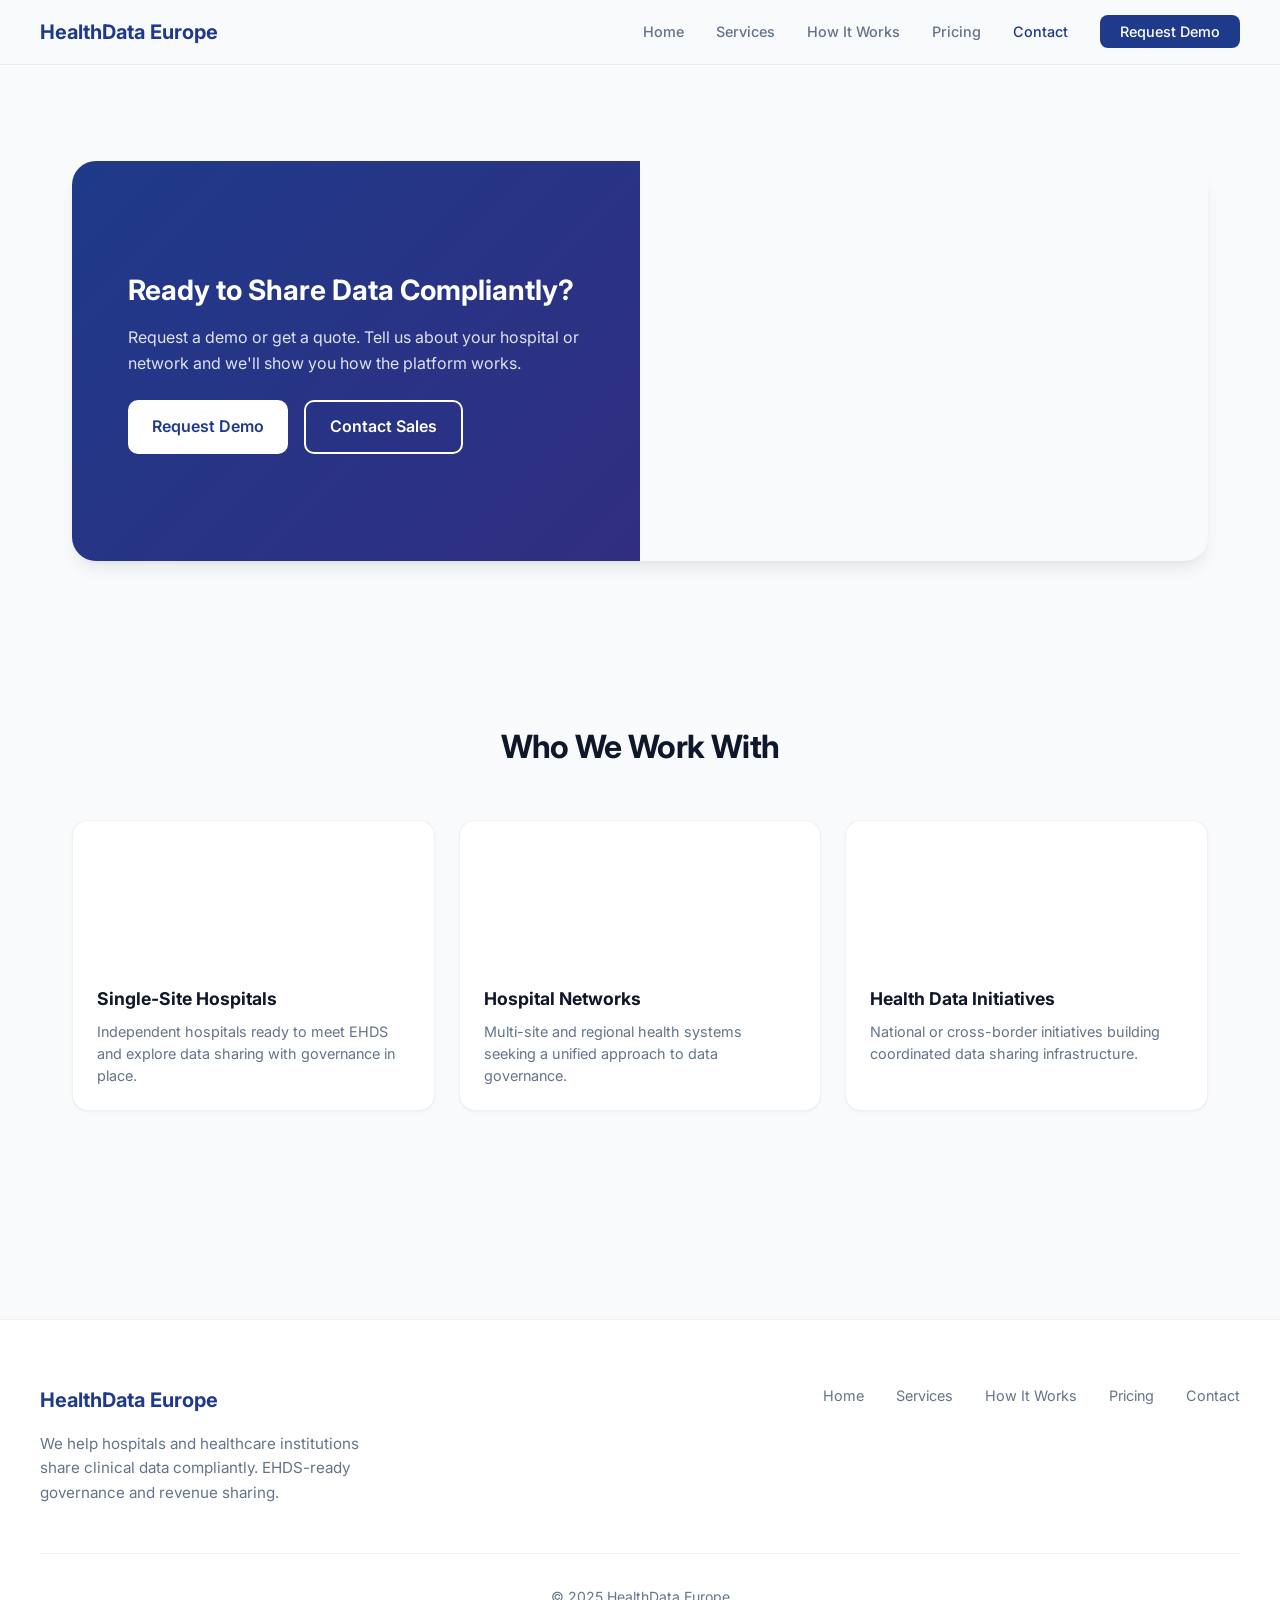
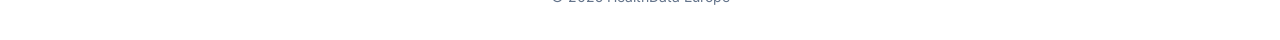
==== contact.html @ c4e437a3 "Initial commit: HealthData Europe Data Producer site Made-with: Cursor" ====
<!DOCTYPE html>
<html lang="en">
<head>
  <meta charset="UTF-8">
  <meta name="viewport" content="width=device-width, initial-scale=1.0">
  <title>Contact | HealthData Europe</title>
  <link rel="preconnect" href="https://fonts.googleapis.com">
  <link rel="preconnect" href="https://fonts.gstatic.com" crossorigin>
  <link href="https://fonts.googleapis.com/css2?family=Inter:wght@400;500;600;700&display=swap" rel="stylesheet">
  <link rel="stylesheet" href="style.css">
</head>
<body>
  <nav class="navbar">
    <div class="nav-container">
      <a href="index.html" class="nav-logo">HealthData Europe</a>
      <ul class="nav-links">
        <li><a href="index.html">Home</a></li>
        <li><a href="services.html">Services</a></li>
        <li><a href="how-it-works.html">How It Works</a></li>
        <li><a href="pricing.html">Pricing</a></li>
        <li><a href="contact.html" class="active">Contact</a></li>
        <li><a href="contact.html" class="btn-demo">Request Demo</a></li>
      </ul>
    </div>
  </nav>

  <main class="page-content">
    <section class="visible" style="padding-top: 4rem;">
      <div class="contact-hero">
        <div class="contact-hero-content">
          <h2>Ready to Share Data Compliantly?</h2>
          <p>Request a demo or get a quote. Tell us about your hospital or network and we'll show you how the platform works.</p>
          <div class="cta-buttons" style="justify-content: flex-start;">
            <a href="#" class="btn btn-primary">Request Demo</a>
            <a href="#" class="btn btn-secondary">Contact Sales</a>
          </div>
        </div>
        <div class="contact-hero-image" style="background-image: url('https://images.unsplash.com/photo-1557804506-669a67965ba0?w=800&q=80');"></div>
      </div>
    </section>

    <section class="visible">
      <h2 class="section-title">Who We Work With</h2>
      <div class="contact-cards">
        <div class="contact-card">
          <div class="contact-card-img" style="background-image: url('https://images.unsplash.com/photo-1519494026892-80bbd2d6fd0d?w=600&q=80');"></div>
          <div class="contact-card-body">
            <h3>Single-Site Hospitals</h3>
            <p>Independent hospitals ready to meet EHDS and explore data sharing with governance in place.</p>
          </div>
        </div>
        <div class="contact-card">
          <div class="contact-card-img" style="background-image: url('https://images.unsplash.com/photo-1576091160550-2173dba999ef?w=600&q=80');"></div>
          <div class="contact-card-body">
            <h3>Hospital Networks</h3>
            <p>Multi-site and regional health systems seeking a unified approach to data governance.</p>
          </div>
        </div>
        <div class="contact-card">
          <div class="contact-card-img" style="background-image: url('https://images.unsplash.com/photo-1551434678-e076c223a692?w=600&q=80');"></div>
          <div class="contact-card-body">
            <h3>Health Data Initiatives</h3>
            <p>National or cross-border initiatives building coordinated data sharing infrastructure.</p>
          </div>
        </div>
      </div>
    </section>
  </main>

  <footer>
    <div class="footer-container">
      <div class="footer-top">
        <div class="footer-brand">
          <span class="nav-logo">HealthData Europe</span>
          <p>We help hospitals and healthcare institutions share clinical data compliantly. EHDS-ready governance and revenue sharing.</p>
        </div>
        <div class="footer-links">
          <a href="index.html">Home</a>
          <a href="services.html">Services</a>
          <a href="how-it-works.html">How It Works</a>
          <a href="pricing.html">Pricing</a>
          <a href="contact.html">Contact</a>
        </div>
      </div>
      <div class="footer-bottom">© 2025 HealthData Europe</div>
    </div>
  </footer>

  <script>document.querySelectorAll('section').forEach(s => s.classList.add('visible'));</script>
</body>
</html>
---- style.css ----
:root {
  --color-deep-blue: #1F3A8A;
  --color-teal: #14B8A6;
  --color-accent: #6366F1;
  --color-bg: #F8FAFC;
  --color-text: #0F172A;
  --color-text-muted: #64748B;
  --color-white: #FFFFFF;
  --shadow-sm: 0 1px 2px rgba(15, 23, 42, 0.05);
  --shadow-md: 0 4px 6px -1px rgba(15, 23, 42, 0.07), 0 2px 4px -2px rgba(15, 23, 42, 0.05);
  --shadow-lg: 0 10px 15px -3px rgba(15, 23, 42, 0.08), 0 4px 6px -4px rgba(15, 23, 42, 0.05);
  --radius-md: 12px;
  --radius-lg: 16px;
  --radius-xl: 24px;
}

* { margin: 0; padding: 0; box-sizing: border-box; }
html { scroll-behavior: smooth; }
body {
  font-family: 'Inter', -apple-system, BlinkMacSystemFont, sans-serif;
  background-color: var(--color-bg);
  color: var(--color-text);
  line-height: 1.6;
  overflow-x: hidden;
}

.navbar {
  position: sticky;
  top: 0;
  z-index: 1000;
  background: rgba(248, 250, 252, 0.9);
  backdrop-filter: blur(12px);
  border-bottom: 1px solid rgba(15, 23, 42, 0.06);
  padding: 1rem 2rem;
}
.nav-container { max-width: 1200px; margin: 0 auto; display: flex; align-items: center; justify-content: space-between; }
.nav-logo { font-weight: 700; font-size: 1.25rem; color: var(--color-deep-blue); text-decoration: none; }
.nav-logo:hover { color: var(--color-deep-blue); }
.nav-links { display: flex; align-items: center; gap: 2rem; list-style: none; }
.nav-links a { text-decoration: none; color: var(--color-text-muted); font-size: 0.9rem; font-weight: 500; transition: color 0.2s ease; }
.nav-links a:hover, .nav-links a.active { color: var(--color-deep-blue); }
.btn-demo { background: var(--color-deep-blue); color: white !important; padding: 0.5rem 1.25rem; border-radius: 8px; transition: all 0.2s ease; }
.btn-demo:hover { background: #1e40af; transform: translateY(-1px); }

.btn { display: inline-flex; align-items: center; justify-content: center; padding: 0.75rem 1.5rem; font-size: 1rem; font-weight: 600; border-radius: 10px; text-decoration: none; cursor: pointer; transition: all 0.2s ease; border: none; font-family: inherit; }
.btn-primary { background: var(--color-deep-blue); color: white; }
.btn-primary:hover { background: #1e40af; transform: translateY(-1px); box-shadow: var(--shadow-md); }
.btn-secondary { background: rgba(31, 58, 138, 0.06); color: #0F172A; border: 2px solid var(--color-deep-blue); }
.btn-secondary:hover { background: var(--color-deep-blue); color: white; transform: translateY(-1px); }

section { padding: 5rem 2rem; max-width: 1200px; margin: 0 auto; opacity: 0; transform: translateY(24px); transition: opacity 0.6s ease, transform 0.6s ease; }
section.visible { opacity: 1; transform: translateY(0); }
.section-title { font-size: 2rem; font-weight: 700; color: var(--color-text); text-align: center; margin-bottom: 3rem; letter-spacing: -0.02em; }

.hero {
  min-height: 100vh;
  display: flex;
  align-items: center;
  justify-content: center;
  position: relative;
  padding: 6rem 2rem;
  overflow: hidden;
  width: 100%;
}
.hero::before {
  content: '';
  position: absolute;
  top: 0; left: 0; right: 0; bottom: 0;
  background:
    radial-gradient(ellipse 70% 55% at 50% -15%, rgba(99, 102, 241, 0.15), transparent 45%),
    radial-gradient(ellipse 50% 40% at 85% 40%, rgba(20, 184, 166, 0.08), transparent 45%),
    radial-gradient(ellipse 50% 40% at 15% 70%, rgba(31, 58, 138, 0.06), transparent 45%),
    linear-gradient(180deg, #fafbff 0%, #f5f7fb 35%, #f1f5f9 100%);
  pointer-events: none;
  z-index: 0;
}
.hero::after {
  content: '';
  position: absolute;
  top: 0; left: 0; right: 0; bottom: 0;
  background-image: radial-gradient(circle at 1px 1px, rgba(31, 58, 138, 0.06) 1px, transparent 0);
  background-size: 40px 40px;
  pointer-events: none;
  z-index: 0;
}
.hero-content { max-width: 800px; text-align: center; position: relative; z-index: 1; }
.hero h1 { font-size: clamp(2.25rem, 5vw, 3.5rem); font-weight: 700; line-height: 1.12; letter-spacing: -0.04em; margin-bottom: 1.5rem; color: var(--color-text); }
.hero h1 span { background: linear-gradient(135deg, var(--color-deep-blue), var(--color-teal)); -webkit-background-clip: text; -webkit-text-fill-color: transparent; background-clip: text; }
.hero-subheadline { font-size: 1.2rem; color: var(--color-text-muted); margin-bottom: 2.5rem; max-width: 560px; margin-left: auto; margin-right: auto; line-height: 1.7; }
.hero-buttons { display: flex; gap: 1rem; justify-content: center; flex-wrap: wrap; }

.card { background: white; border-radius: var(--radius-lg); padding: 2rem; box-shadow: var(--shadow-sm); border: 1px solid rgba(15, 23, 42, 0.06); transition: all 0.3s ease; height: 100%; }
.card:hover { transform: translateY(-4px); box-shadow: var(--shadow-lg); border-color: rgba(99, 102, 241, 0.2); }
.card-icon { width: 48px; height: 48px; border-radius: var(--radius-md); display: flex; align-items: center; justify-content: center; margin-bottom: 1.25rem; }
.card-icon svg { width: 24px; height: 24px; stroke: currentColor; }
.card-icon.blue { background: rgba(31, 58, 138, 0.1); color: var(--color-deep-blue); }
.card-icon.teal { background: rgba(20, 184, 166, 0.1); color: var(--color-teal); }
.card-icon.accent { background: rgba(99, 102, 241, 0.1); color: var(--color-accent); }
.card h3 { font-size: 1.125rem; font-weight: 600; margin-bottom: 0.75rem; color: var(--color-text); }
.card p { color: var(--color-text-muted); font-size: 0.95rem; line-height: 1.6; }

.problem-grid, .solution-grid { display: grid; grid-template-columns: repeat(auto-fit, minmax(280px, 1fr)); gap: 2rem; }

.how-it-works { background: white; border-radius: var(--radius-xl); padding: 3rem; box-shadow: var(--shadow-md); }
.steps-flow { display: flex; justify-content: space-between; align-items: flex-start; gap: 1rem; flex-wrap: wrap; }
.step { flex: 1; min-width: 200px; text-align: center; position: relative; }
.step-number { width: 56px; height: 56px; border-radius: 50%; background: linear-gradient(135deg, var(--color-deep-blue), var(--color-accent)); color: white; font-weight: 700; font-size: 1.25rem; display: flex; align-items: center; justify-content: center; margin: 0 auto 1.5rem; }
.step h3 { font-size: 1.125rem; margin-bottom: 0.5rem; color: var(--color-text); }
.step p { color: var(--color-text-muted); font-size: 0.9rem; }
.step-connector { position: absolute; top: 28px; left: calc(50% + 40px); width: calc(100% - 80px); height: 2px; background: linear-gradient(90deg, var(--color-teal), transparent); opacity: 0.4; }
.step:last-child .step-connector { display: none; }

.customers-grid { display: grid; grid-template-columns: repeat(auto-fit, minmax(240px, 1fr)); gap: 1.5rem; }

.compliance-content { text-align: center; max-width: 700px; margin: 0 auto 2.5rem; }
.compliance-content p { color: var(--color-text-muted); font-size: 1.05rem; line-height: 1.7; }
.compliance-badges { display: flex; flex-wrap: wrap; justify-content: center; gap: 1rem; }
.badge { background: white; border-radius: var(--radius-md); padding: 1.25rem 1.75rem; display: flex; align-items: center; gap: 0.75rem; box-shadow: var(--shadow-sm); border: 1px solid rgba(15, 23, 42, 0.06); transition: all 0.3s ease; }
.badge:hover { transform: translateY(-2px); border-color: var(--color-teal); }
.badge-icon { width: 32px; height: 32px; border-radius: 8px; background: rgba(20, 184, 166, 0.2); display: flex; align-items: center; justify-content: center; flex-shrink: 0; }
.badge-icon svg { width: 16px; height: 16px; color: var(--color-teal); }

.services-intro { padding-bottom: 2rem; }
.section-desc { text-align: center; color: var(--color-text-muted); max-width: 560px; margin: -1rem auto 0; line-height: 1.7; font-size: 1.05rem; }
.services-grid-section { padding-top: 1rem; padding-bottom: 4rem; }
.services-grid { display: grid; grid-template-columns: repeat(3, 1fr); gap: 1.75rem; max-width: 1200px; margin: 0 auto; }
.service-card { background: white; border-radius: var(--radius-lg); overflow: hidden; box-shadow: var(--shadow-sm); border: 1px solid rgba(15, 23, 42, 0.06); transition: all 0.3s ease; display: flex; flex-direction: column; }
.service-card:hover { box-shadow: var(--shadow-lg); transform: translateY(-4px); border-color: rgba(99, 102, 241, 0.15); }
.service-card-image { height: 180px; background-size: cover; background-position: center; flex-shrink: 0; }
.service-card-body { padding: 1.75rem 2rem; flex: 1; display: flex; flex-direction: column; }
.service-card-icon { width: 44px; height: 44px; border-radius: 12px; display: flex; align-items: center; justify-content: center; margin-bottom: 1.25rem; }
.service-card-icon svg { width: 22px; height: 22px; stroke: currentColor; }
.service-card-icon-blue { background: rgba(31, 58, 138, 0.1); color: var(--color-deep-blue); }
.service-card-icon-teal { background: rgba(20, 184, 166, 0.1); color: var(--color-teal); }
.service-card-icon-accent { background: rgba(99, 102, 241, 0.1); color: var(--color-accent); }
.service-card-body h3 { font-size: 1.125rem; font-weight: 600; margin-bottom: 0.5rem; color: var(--color-text); letter-spacing: -0.01em; }
.service-card-body p { color: var(--color-text-muted); font-size: 0.95rem; line-height: 1.6; margin: 0; }

.contact-hero { display: grid; grid-template-columns: 1fr 1fr; min-height: 400px; border-radius: var(--radius-xl); overflow: hidden; box-shadow: var(--shadow-lg); }
.contact-hero-content { background: linear-gradient(135deg, var(--color-deep-blue), #312e81); padding: 3rem 3.5rem; display: flex; flex-direction: column; justify-content: center; }
.contact-hero-content h2 { color: white; font-size: 1.75rem; margin-bottom: 0.75rem; }
.contact-hero-content p { color: rgba(255,255,255,0.85); margin-bottom: 1.5rem; line-height: 1.6; }
.contact-hero-image { min-height: 300px; background-size: cover; background-position: center; }

.contact-cards { display: grid; grid-template-columns: repeat(3, 1fr); gap: 1.5rem; }
.contact-card { background: white; border-radius: var(--radius-lg); overflow: hidden; box-shadow: var(--shadow-sm); border: 1px solid rgba(15, 23, 42, 0.06); transition: all 0.3s ease; }
.contact-card:hover { box-shadow: var(--shadow-lg); transform: translateY(-2px); }
.contact-card-img { height: 140px; background-size: cover; background-position: center; }
.contact-card-body { padding: 1.5rem; }
.contact-card-body h3 { font-size: 1.1rem; margin-bottom: 0.5rem; color: var(--color-text); }
.contact-card-body p { color: var(--color-text-muted); font-size: 0.9rem; line-height: 1.5; margin: 0; }

.page-content { padding-top: 2rem; padding-bottom: 4rem; }

.cta-section { background: linear-gradient(135deg, var(--color-deep-blue), #312e81); border-radius: var(--radius-xl); padding: 4rem 2rem; text-align: center; }
.cta-section h2 { color: white; font-size: 2rem; margin-bottom: 1rem; }
.cta-section p { color: rgba(255,255,255,0.8); margin-bottom: 2rem; }
.cta-buttons { display: flex; gap: 1rem; justify-content: center; flex-wrap: wrap; }
.cta-buttons .btn-primary { background: white; color: var(--color-deep-blue); }
.cta-buttons .btn-primary:hover { background: var(--color-bg); }
.cta-buttons .btn-secondary { border-color: white; color: white; }
.cta-buttons .btn-secondary:hover { background: white; color: var(--color-deep-blue); }

footer { background: white; border-top: 1px solid rgba(15, 23, 42, 0.06); padding: 4rem 2rem 2rem; margin-top: 4rem; }
.footer-container { max-width: 1200px; margin: 0 auto; }
.footer-top { display: flex; justify-content: space-between; flex-wrap: wrap; gap: 2rem; margin-bottom: 3rem; }
.footer-brand { max-width: 320px; }
.footer-brand .nav-logo { margin-bottom: 1rem; display: inline-block; }
.footer-brand p { color: var(--color-text-muted); font-size: 0.95rem; line-height: 1.6; }
.footer-links { display: flex; gap: 2rem; flex-wrap: wrap; }
.footer-links a { color: var(--color-text-muted); text-decoration: none; font-size: 0.9rem; transition: color 0.2s; }
.footer-links a:hover { color: var(--color-deep-blue); }
.footer-bottom { padding-top: 2rem; border-top: 1px solid rgba(15, 23, 42, 0.06); color: var(--color-text-muted); font-size: 0.875rem; text-align: center; }

.pricing-grid { display: grid; grid-template-columns: repeat(auto-fit, minmax(280px, 1fr)); gap: 2rem; }
.pricing-card { background: white; border-radius: var(--radius-lg); padding: 2.5rem; box-shadow: var(--shadow-sm); border: 1px solid rgba(15, 23, 42, 0.06); transition: all 0.3s ease; }
.pricing-card:hover { transform: translateY(-4px); box-shadow: var(--shadow-lg); }
.pricing-card.featured { border-color: var(--color-teal); box-shadow: 0 0 0 2px rgba(20, 184, 166, 0.2); }
.pricing-card h3 { font-size: 1.25rem; margin-bottom: 0.5rem; }
.pricing-card .tier-desc { color: var(--color-text-muted); font-size: 0.9rem; margin-bottom: 1rem; }
.pricing-card .price { font-size: 1.75rem; font-weight: 700; color: var(--color-deep-blue); margin: 1rem 0; }
.pricing-card .price span { font-size: 0.95rem; font-weight: 500; color: var(--color-text-muted); }
.pricing-card .pricing-features { list-style: none; margin: 1.5rem 0; }
.pricing-card .pricing-features li { color: var(--color-text-muted); font-size: 0.95rem; padding: 0.4rem 0; padding-left: 1.5rem; position: relative; }
.pricing-card .pricing-features li::before { content: '✓'; position: absolute; left: 0; color: var(--color-teal); font-weight: 600; }
.pricing-btn { margin-top: 1.5rem; display: inline-block; width: 100%; text-align: center; }
.pricing-note { text-align: center; color: var(--color-text-muted); font-size: 0.95rem; margin-top: 2rem; max-width: 560px; margin-left: auto; margin-right: auto; }
.pricing-note p { margin: 0; }

.faq-list { max-width: 700px; margin: 0 auto; }
.faq-item { background: white; border-radius: var(--radius-md); padding: 1.5rem 2rem; margin-bottom: 1rem; box-shadow: var(--shadow-sm); border: 1px solid rgba(15, 23, 42, 0.06); }
.faq-item h4 { font-size: 1.05rem; color: var(--color-text); margin-bottom: 0.5rem; }
.faq-item p { color: var(--color-text-muted); font-size: 0.95rem; line-height: 1.6; margin: 0; }

@media (max-width: 1024px) { .services-grid { grid-template-columns: repeat(2, 1fr); } .contact-hero { grid-template-columns: 1fr; } .contact-hero-image { min-height: 250px; } }
@media (max-width: 768px) { .nav-links { gap: 1rem; } .hero h1 { font-size: 2rem; } .hero-subheadline { font-size: 1.05rem; } .section-title { font-size: 1.5rem; } .steps-flow { flex-direction: column; } .step-connector { display: none; } .services-grid { grid-template-columns: 1fr; } .contact-cards { grid-template-columns: 1fr; } }
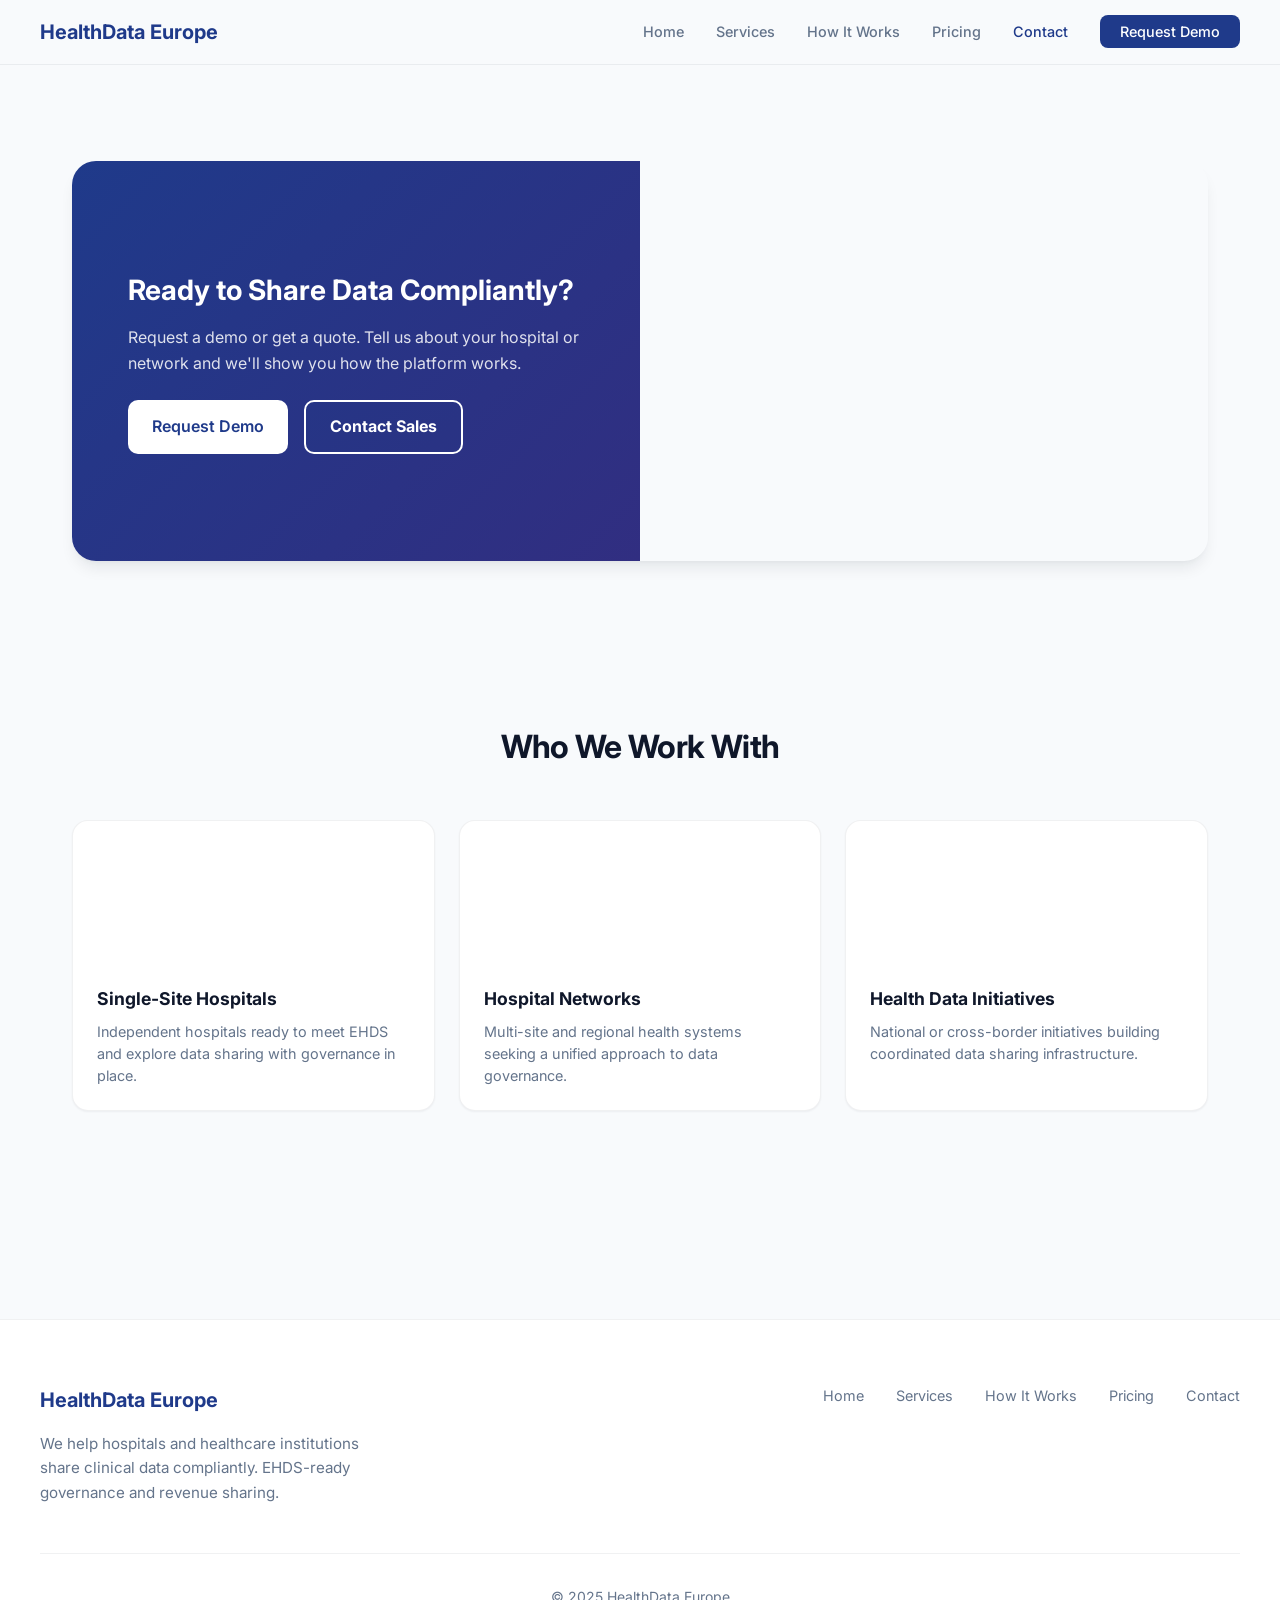
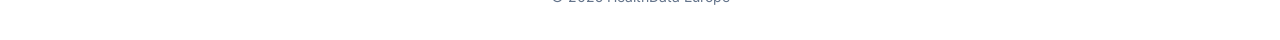
==== commit 11c41975: "Add producer upload step prototypes and validation UX. Introduce multi-step upload prototype pages, " ====
--- a/contact.html
+++ b/contact.html
@@ -31,7 +31,7 @@
           <h2>Ready to Share Data Compliantly?</h2>
           <p>Request a demo or get a quote. Tell us about your hospital or network and we'll show you how the platform works.</p>
           <div class="cta-buttons" style="justify-content: flex-start;">
-            <a href="#" class="btn btn-primary">Request Demo</a>
+            <a href="upload-step-1.html" class="btn btn-primary">Request Demo</a>
             <a href="#" class="btn btn-secondary">Contact Sales</a>
           </div>
         </div>
--- a/style.css
+++ b/style.css
@@ -45,7 +45,7 @@
 .btn { display: inline-flex; align-items: center; justify-content: center; padding: 0.75rem 1.5rem; font-size: 1rem; font-weight: 600; border-radius: 10px; text-decoration: none; cursor: pointer; transition: all 0.2s ease; border: none; font-family: inherit; }
 .btn-primary { background: var(--color-deep-blue); color: white; }
 .btn-primary:hover { background: #1e40af; transform: translateY(-1px); box-shadow: var(--shadow-md); }
-.btn-secondary { background: rgba(31, 58, 138, 0.06); color: #0F172A; border: 2px solid var(--color-deep-blue); }
+.btn-secondary { background: rgba(31, 58, 138, 0.14); color: var(--color-deep-blue); border: 2px solid var(--color-deep-blue); font-weight: 700; }
 .btn-secondary:hover { background: var(--color-deep-blue); color: white; transform: translateY(-1px); }
 
 section { padding: 5rem 2rem; max-width: 1200px; margin: 0 auto; opacity: 0; transform: translateY(24px); transition: opacity 0.6s ease, transform 0.6s ease; }
@@ -194,3 +194,90 @@
 
 @media (max-width: 1024px) { .services-grid { grid-template-columns: repeat(2, 1fr); } .contact-hero { grid-template-columns: 1fr; } .contact-hero-image { min-height: 250px; } }
 @media (max-width: 768px) { .nav-links { gap: 1rem; } .hero h1 { font-size: 2rem; } .hero-subheadline { font-size: 1.05rem; } .section-title { font-size: 1.5rem; } .steps-flow { flex-direction: column; } .step-connector { display: none; } .services-grid { grid-template-columns: 1fr; } .contact-cards { grid-template-columns: 1fr; } }
+
+
+/* Prototype pages */
+.prototype-page { padding-top: 1rem; }
+.prototype-steps-wrap { padding-top: 1.5rem; padding-bottom: 1.5rem; }
+.prototype-steps { display: grid; grid-template-columns: repeat(auto-fit, minmax(180px, 1fr)); gap: 1rem; }
+.prototype-step { background: white; border: 1px solid rgba(15, 23, 42, 0.08); border-radius: var(--radius-md); padding: 1rem; text-align: center; }
+.prototype-step.active { border-color: var(--color-teal); box-shadow: 0 0 0 2px rgba(20, 184, 166, 0.15); }
+.prototype-step span { display: inline-flex; width: 30px; height: 30px; border-radius: 50%; align-items: center; justify-content: center; background: rgba(31, 58, 138, 0.1); color: var(--color-deep-blue); font-weight: 700; margin-bottom: 0.4rem; }
+.prototype-step p { font-size: 0.9rem; color: var(--color-text); font-weight: 600; }
+.prototype-grid { display: grid; grid-template-columns: repeat(2, minmax(0, 1fr)); gap: 1.5rem; }
+.prototype-card { background: white; border-radius: var(--radius-lg); padding: 1.6rem; border: 1px solid rgba(15, 23, 42, 0.06); box-shadow: var(--shadow-sm); }
+.prototype-card h3 { margin-bottom: 0.4rem; font-size: 1.1rem; }
+.prototype-note { color: var(--color-text-muted); font-size: 0.9rem; margin-bottom: 1rem; }
+.prototype-card label { display: block; font-size: 0.85rem; color: var(--color-text-muted); margin: 0.9rem 0 0.35rem; }
+.prototype-card input:not([type="checkbox"]), .prototype-card select, .prototype-card textarea { width: 100%; border: 1px solid rgba(15, 23, 42, 0.12); border-radius: 10px; padding: 0.65rem 0.8rem; font: inherit; }
+.prototype-card input[type="checkbox"] { width: 18px; height: 18px; }
+.prototype-dropzone { border: 1.5px dashed rgba(31, 58, 138, 0.35); background: rgba(31, 58, 138, 0.03); border-radius: 12px; padding: 1rem; text-align: center; color: var(--color-text-muted); }
+.prototype-checklist { list-style: none; margin: 0 0 1rem; }
+.prototype-checklist li { display: flex; align-items: center; gap: 0.5rem; padding: 0.3rem 0; color: var(--color-text); font-size: 0.92rem; }
+.prototype-bullets { margin-left: 1rem; color: var(--color-text-muted); font-size: 0.92rem; }
+.prototype-status { border-radius: 999px; display: inline-block; padding: 0.35rem 0.8rem; font-size: 0.82rem; font-weight: 600; margin: 0.6rem 0 0.8rem; }
+.prototype-status.success { background: rgba(20, 184, 166, 0.14); color: #0f766e; }
+.prototype-status.warning { background: rgba(245, 158, 11, 0.15); color: #b45309; }
+.prototype-status.info { background: rgba(99, 102, 241, 0.14); color: #4338ca; }
+.timeline-item { display: flex; justify-content: space-between; align-items: center; border: 1px solid rgba(15, 23, 42, 0.08); border-radius: 10px; padding: 0.65rem 0.75rem; margin-bottom: 0.6rem; font-size: 0.9rem; }
+.timeline-item span { color: var(--color-text-muted); font-size: 0.82rem; }
+.timeline-item.done { border-color: rgba(20, 184, 166, 0.35); }
+.timeline-item.current { border-color: rgba(99, 102, 241, 0.35); background: rgba(99, 102, 241, 0.05); }
+
+@media (max-width: 900px) {
+  .prototype-grid { grid-template-columns: 1fr; }
+}
+
+
+.prototype-checklist-item {
+  display: grid;
+  grid-template-columns: 20px 1fr;
+  gap: 0.65rem;
+  align-items: start;
+}
+.prototype-checklist-item input {
+  margin-top: 0.2rem;
+}
+.prototype-checklist-text {
+  line-height: 1.45;
+}
+.prototype-result-placeholder {
+  border: 1px dashed rgba(15, 23, 42, 0.18);
+  border-radius: 10px;
+  padding: 1rem;
+  color: var(--color-text-muted);
+  background: rgba(15, 23, 42, 0.02);
+}
+.is-hidden { display: none; }
+.btn[disabled] {
+  opacity: 0.45;
+  pointer-events: none;
+}
+
+
+/* Denser prototype layout */
+.prototype-page .services-intro { padding-bottom: 1rem; }
+.prototype-grid { gap: 1rem; }
+.prototype-card { padding: 1.25rem; }
+.prototype-card h3 { margin-bottom: 0.25rem; }
+.prototype-note { margin-bottom: 0.6rem; }
+.prototype-meta-list { list-style: none; margin: 0.5rem 0 0; }
+.prototype-meta-list li { padding: 0.35rem 0; border-bottom: 1px dashed rgba(15, 23, 42, 0.1); font-size: 0.92rem; color: var(--color-text-muted); }
+.prototype-meta-list li:last-child { border-bottom: 0; }
+.prototype-inline-stat { display: inline-block; margin-right: 0.5rem; margin-bottom: 0.5rem; padding: 0.35rem 0.65rem; border-radius: 999px; background: rgba(31,58,138,0.08); color: var(--color-deep-blue); font-size: 0.8rem; font-weight: 600; }
+.prototype-card .cta-buttons { margin-top: 0.9rem; }
+
+.field-help { display:inline-flex; align-items:center; justify-content:center; width:16px; height:16px; margin-left:6px; border-radius:50%; background:rgba(31,58,138,0.12); color:var(--color-deep-blue); font-size:11px; font-weight:700; cursor:help; vertical-align:middle; }
+
+.field-help { position: relative; }
+.field-help::after { content: attr(data-tooltip); position: absolute; left: 50%; bottom: calc(100% + 8px); transform: translateX(-50%); min-width: 220px; max-width: 280px; padding: 8px 10px; border-radius: 8px; background: #0f172a; color: #fff; font-size: 12px; line-height: 1.35; font-weight: 500; opacity: 0; visibility: hidden; pointer-events: none; z-index: 30; box-shadow: 0 8px 20px rgba(15,23,42,0.25); }
+.field-help::before { content: ""; position: absolute; left: 50%; bottom: calc(100% + 2px); transform: translateX(-50%); border-width: 6px; border-style: solid; border-color: #0f172a transparent transparent transparent; opacity: 0; visibility: hidden; }
+.field-help:hover::after, .field-help:hover::before { opacity: 1; visibility: visible; }
+
+.prototype-issues { margin-left: 0; list-style: none; }
+.prototype-issues li { display: flex; align-items: flex-start; gap: 0.5rem; margin-bottom: 0.4rem; }
+.issue-icon { display: inline-flex; align-items: center; justify-content: center; width: 18px; height: 18px; border-radius: 999px; background: #dc2626; color: #fff; font-size: 12px; font-weight: 700; line-height: 1; margin-top: 2px; flex-shrink: 0; }
+
+.field-error-icon { display:inline-flex; align-items:center; justify-content:center; width:16px; height:16px; margin-left:6px; margin-right:4px; border-radius:50%; background:#dc2626; color:#fff; font-size:11px; font-weight:700; vertical-align:middle; }
+.field-error-input { border-color:#dc2626 !important; box-shadow: 0 0 0 2px rgba(220,38,38,0.12); }
+.field-error-note { color:#b91c1c; font-size:0.82rem; margin-top:0.35rem; margin-bottom:0.2rem; }
